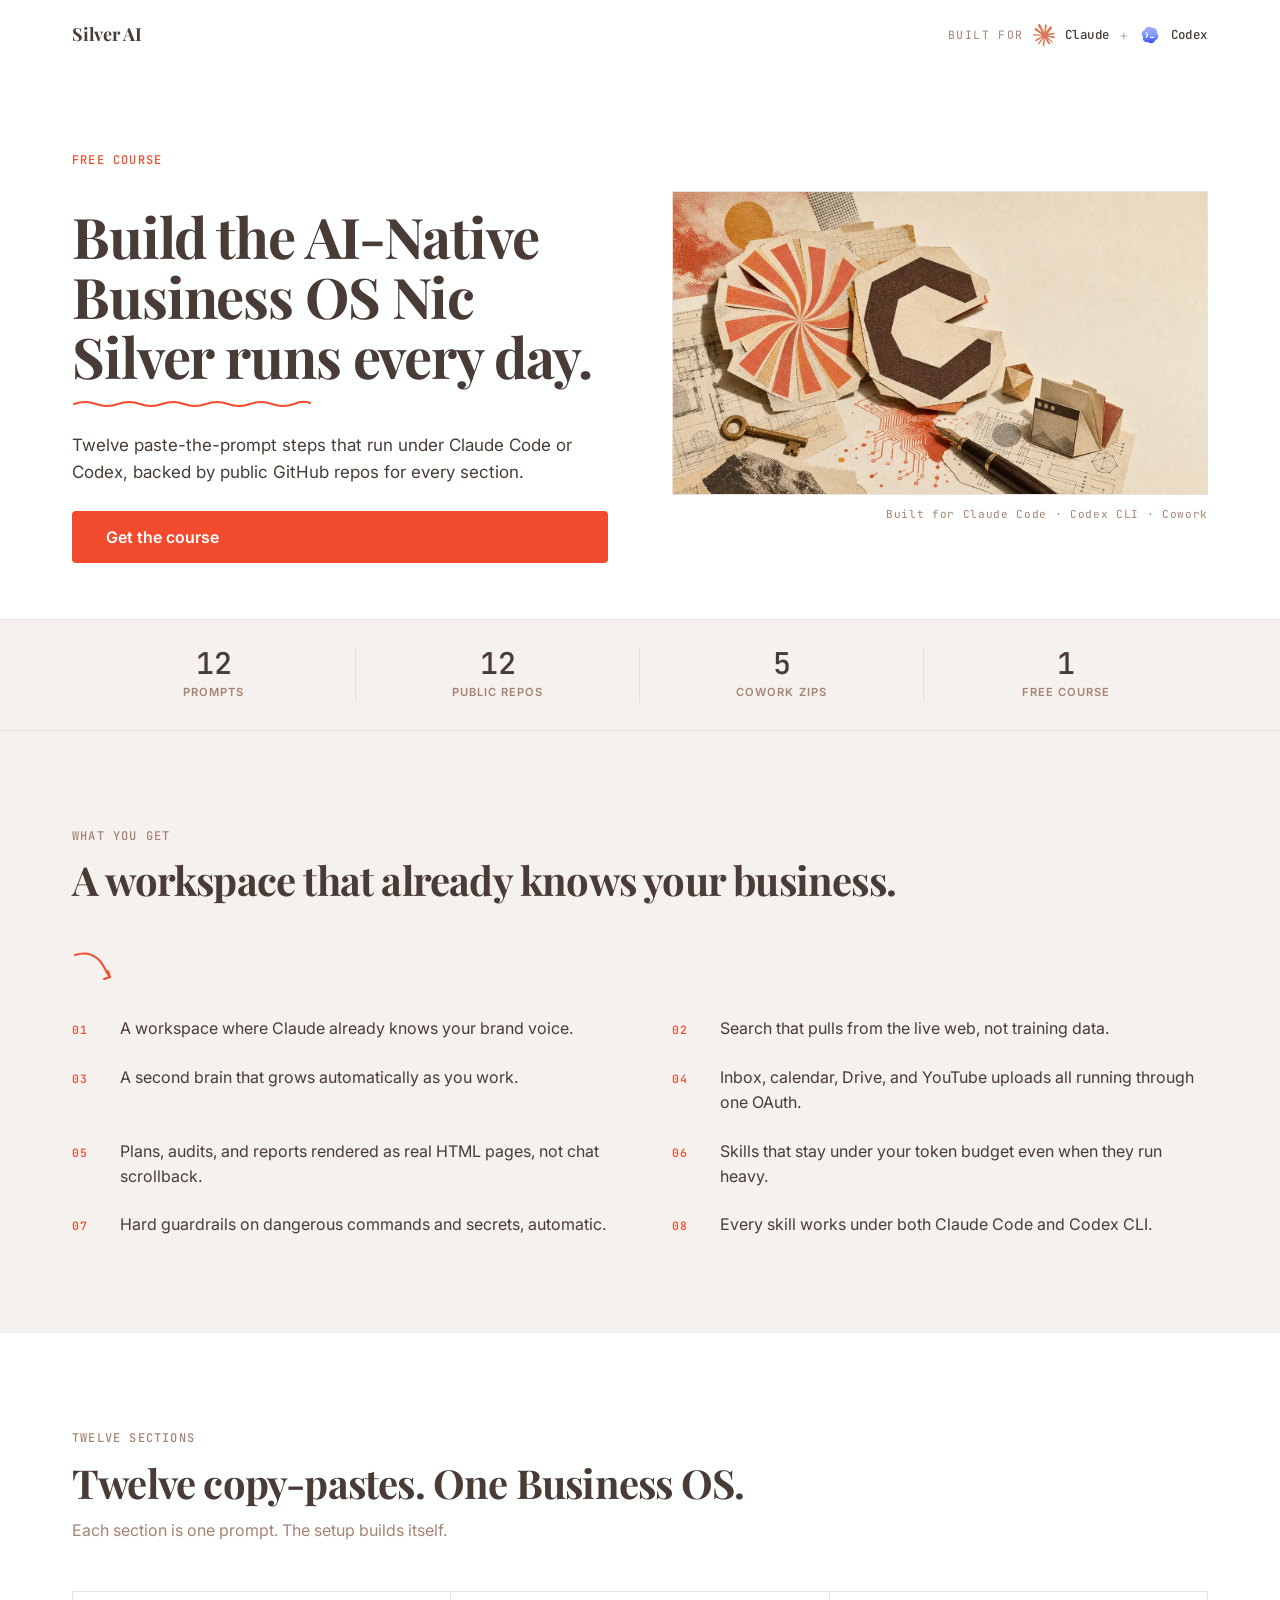
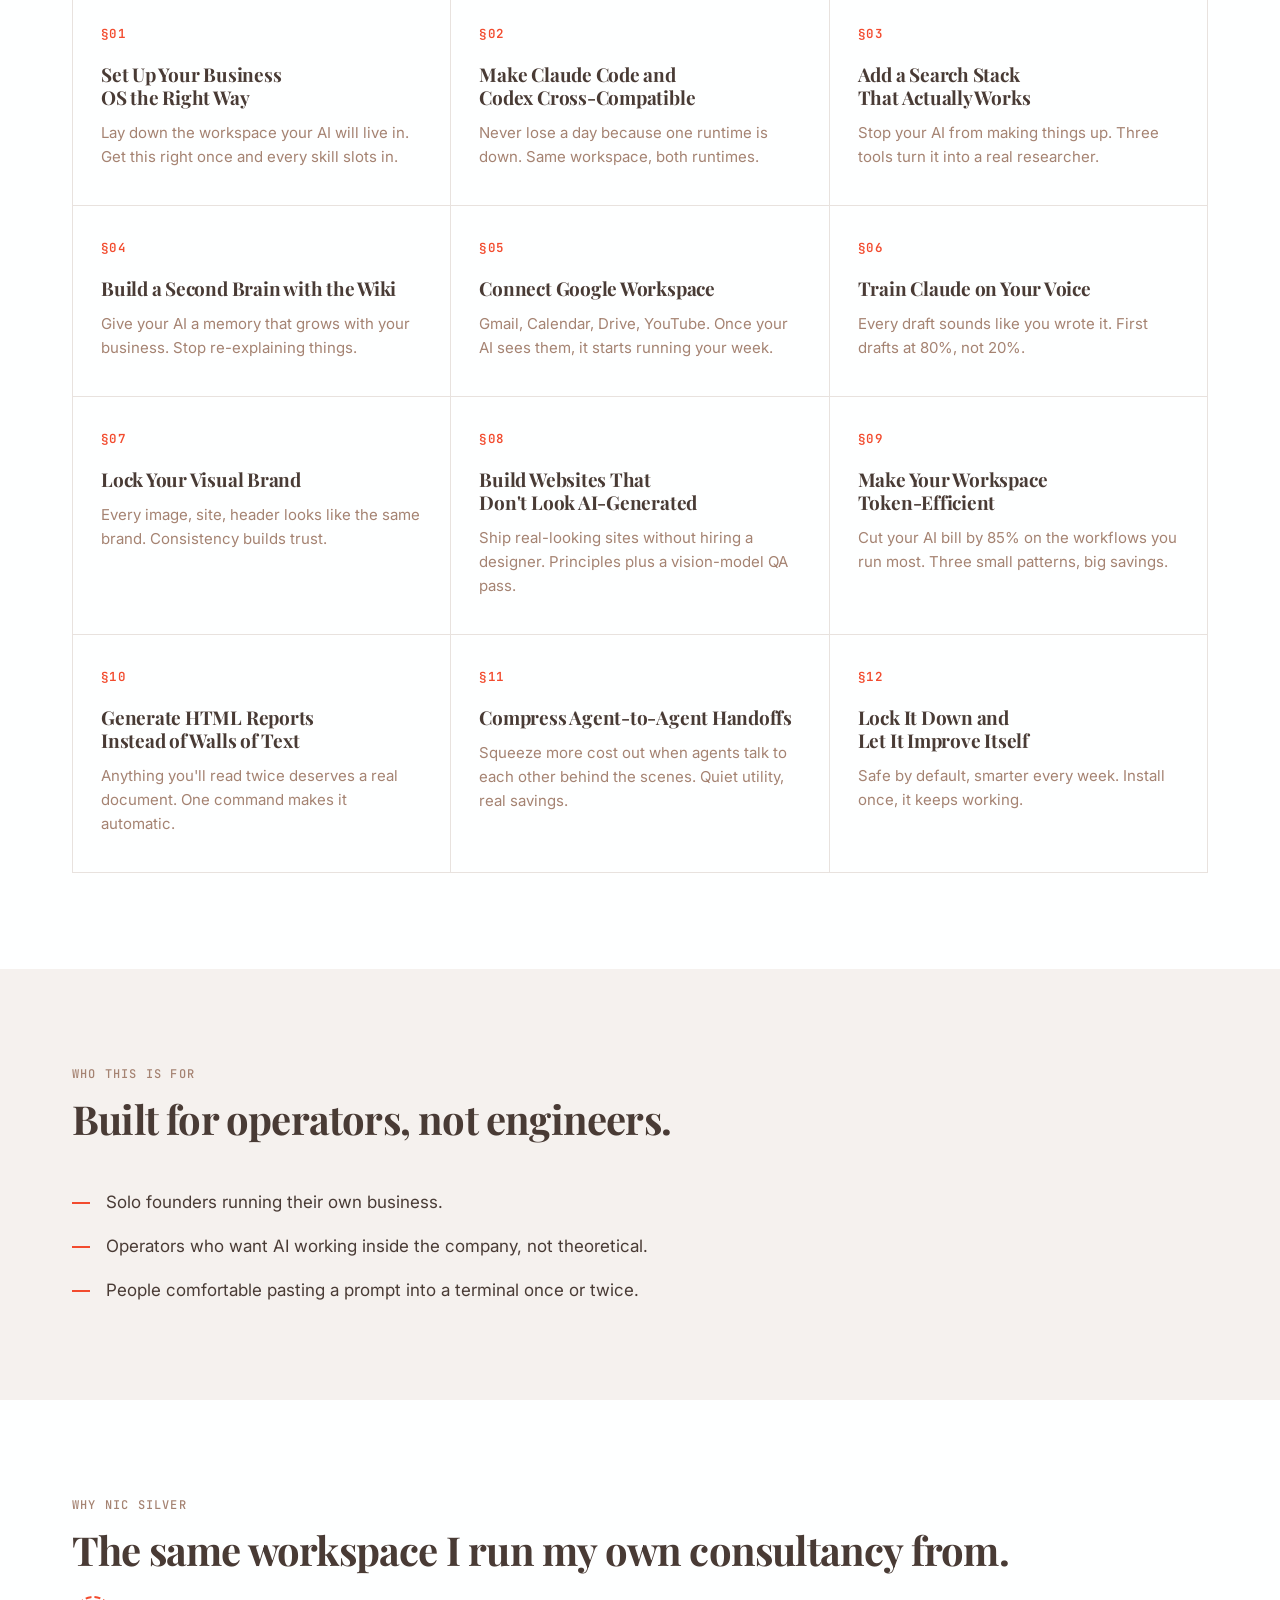
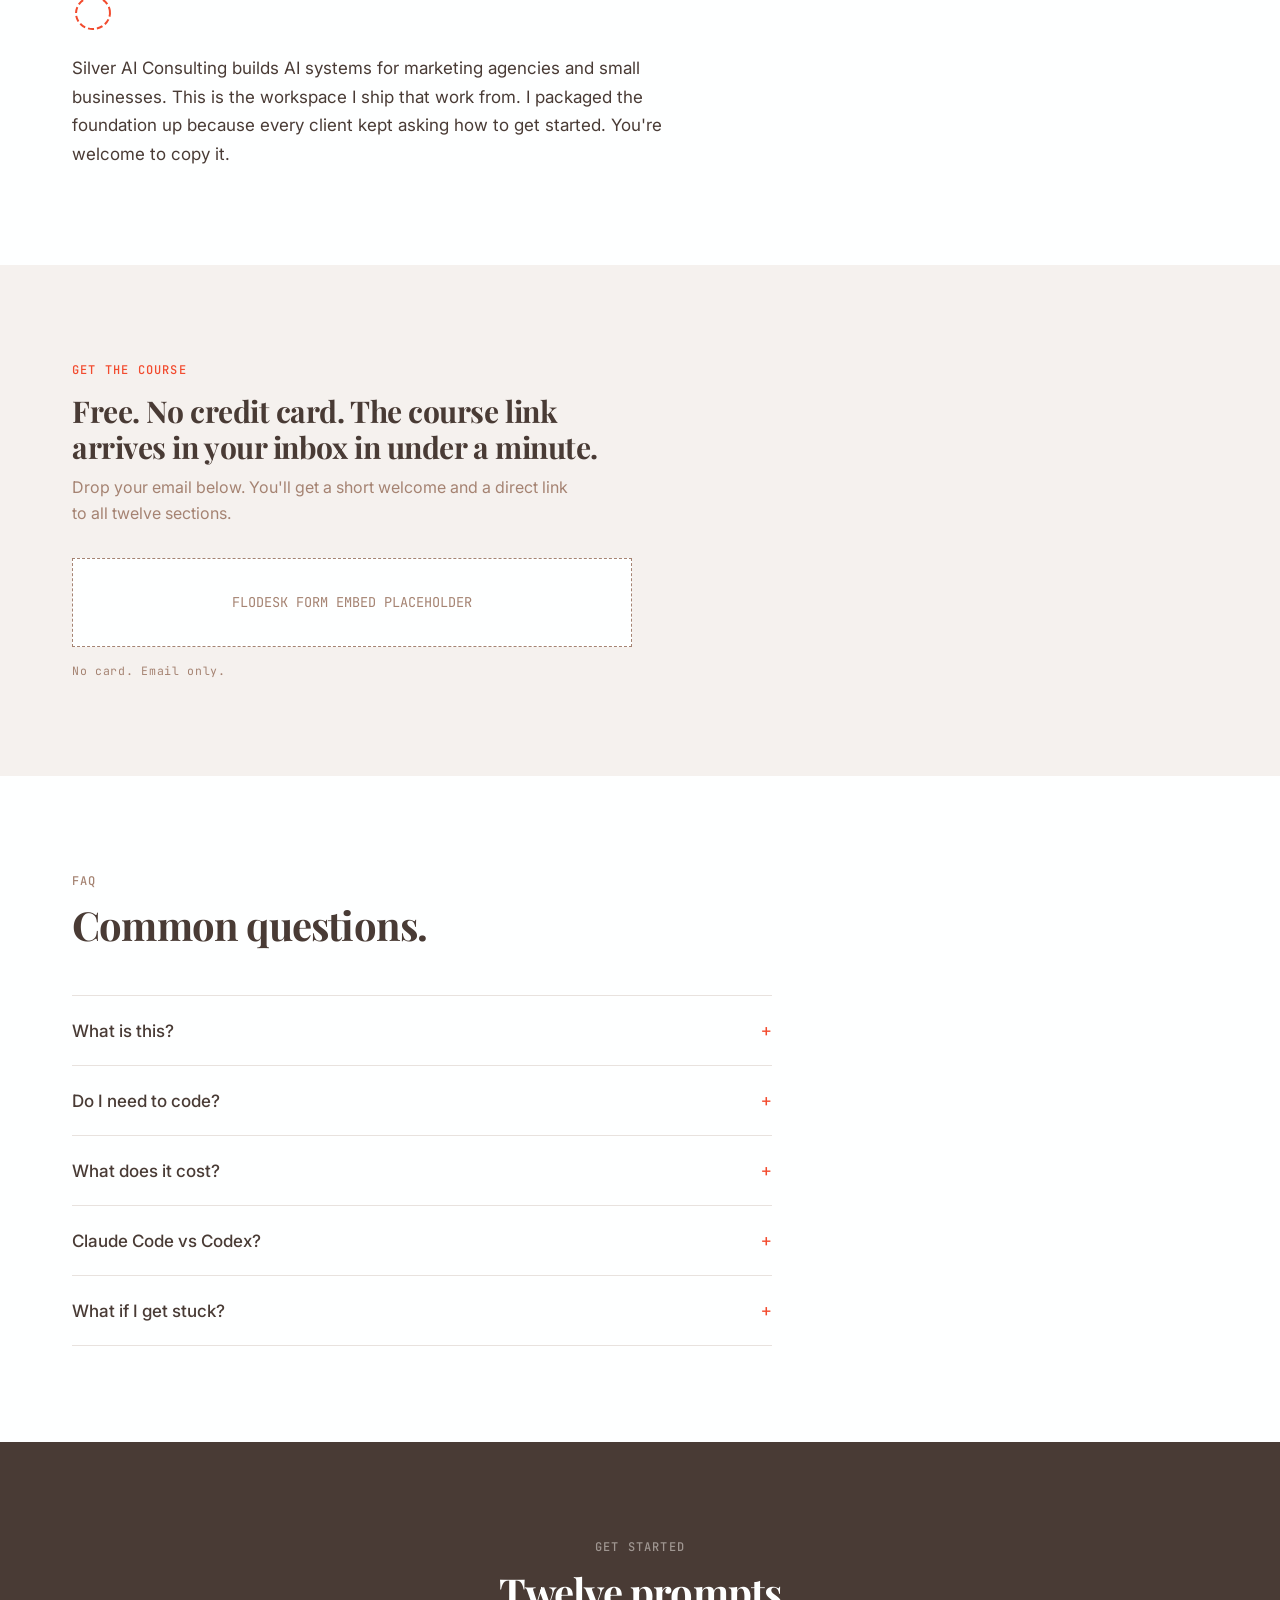
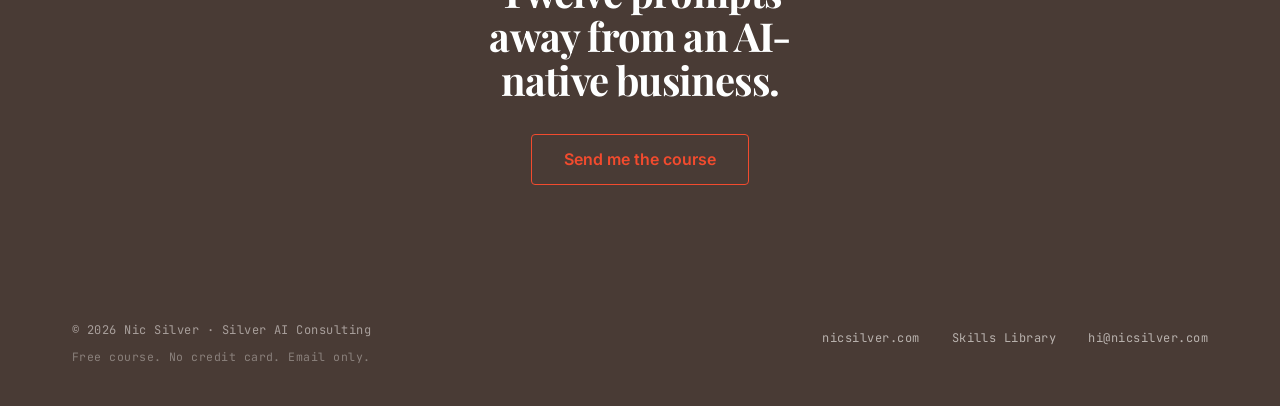
==== index.html @ 6a1d51da "Initial deploy: build-your-business-os-landing" ====
<!DOCTYPE html>
<html lang="en">
<head>
  <meta charset="UTF-8">
  <meta name="viewport" content="width=device-width, initial-scale=1.0">
  <title>Build Your Business OS | Silver AI Consulting</title>
  <meta name="description" content="Twelve paste-the-prompt steps that set up an AI-native workspace. Free course, delivered by email. Works under Claude Code, Codex CLI, and Cowork.">
  <link rel="preconnect" href="https://fonts.googleapis.com">
  <link rel="preconnect" href="https://fonts.gstatic.com" crossorigin>
  <link href="https://fonts.googleapis.com/css2?family=Playfair+Display:wght@400;700&family=Inter:wght@400;500;600&family=JetBrains+Mono:wght@400;500&display=swap" rel="stylesheet">
  <style>
    /* ============================================================
       RESET + BASE
    ============================================================ */
    *, *::before, *::after {
      box-sizing: border-box;
      margin: 0;
      padding: 0;
    }

    :root {
      --cream:          #F5F1EE;
      --paper:          #FEFFFF;
      --stone:          #E8E2DE;
      --espresso:       #493B35;
      --coral:          #F24B2E;
      --coral-hover:    #D93E23;
      --coral-subtle:   rgba(242,75,46,0.08);
      --muted:          #A58372;
      --gold:           #C17817;

      --font-display:   'Playfair Display', Georgia, serif;
      --font-body:      'Inter', system-ui, sans-serif;
      --font-mono:      'JetBrains Mono', 'Courier New', monospace;

      --section-pad:    6rem;
      --container:      1200px;
      --h-pad:          2rem;
    }

    html {
      font-size: 16px;
      font-optical-sizing: auto;
      scroll-behavior: smooth;
    }

    body {
      background: var(--paper);
      color: var(--espresso);
      font-family: var(--font-body);
      font-size: 1.125rem;
      line-height: 1.65;
      -webkit-font-smoothing: antialiased;
    }

    a {
      color: var(--coral);
      text-decoration: underline;
    }

    a:focus-visible,
    button:focus-visible {
      outline: 2px solid var(--coral);
      outline-offset: 3px;
    }

    img {
      max-width: 100%;
      display: block;
    }

    /* ============================================================
       CONTAINER
    ============================================================ */
    .container {
      max-width: var(--container);
      margin-inline: auto;
      padding-inline: var(--h-pad);
    }

    /* ============================================================
       TYPOGRAPHY HELPERS
    ============================================================ */
    .eyebrow {
      font-family: var(--font-mono);
      font-size: 0.75rem;
      font-weight: 500;
      letter-spacing: 0.1em;
      text-transform: uppercase;
      color: var(--muted);
      display: block;
      margin-bottom: 0.75rem;
    }

    .eyebrow--coral {
      color: var(--coral);
    }

    h1, h2, h3 {
      font-family: var(--font-display);
      color: var(--espresso);
      text-wrap: balance;
    }

    h1 {
      font-size: clamp(2.25rem, 4vw + 0.75rem, 3.5rem);
      font-weight: 700;
      line-height: 1.07;
      letter-spacing: -0.02em;
    }

    h2 {
      font-size: clamp(1.75rem, 3vw + 0.5rem, 2.5rem);
      font-weight: 700;
      line-height: 1.1;
      letter-spacing: -0.02em;
    }

    h3 {
      font-size: 1.125rem;
      font-weight: 700;
      line-height: 1.25;
      letter-spacing: -0.01em;
    }

    p {
      max-width: 65ch;
      color: var(--espresso);
    }

    /* ============================================================
       BUTTONS
    ============================================================ */
    .btn-primary {
      display: inline-block;
      background: var(--coral);
      color: var(--paper);
      font-family: var(--font-body);
      font-size: 1rem;
      font-weight: 600;
      padding: 0.875rem 2rem;
      border-radius: 4px;
      border: 2px solid transparent;
      cursor: pointer;
      text-decoration: none;
      transition: background 200ms ease, transform 200ms ease;
      line-height: 1.3;
    }

    .btn-primary:hover {
      background: var(--coral-hover);
      transform: translateY(-2px);
      color: var(--paper);
    }

    .btn-primary:active {
      transform: translateY(0);
    }

    .btn-outline {
      display: inline-block;
      background: transparent;
      color: var(--coral);
      font-family: var(--font-body);
      font-size: 1rem;
      font-weight: 600;
      padding: 0.875rem 2rem;
      border-radius: 4px;
      border: 1px solid var(--coral);
      cursor: pointer;
      text-decoration: none;
      transition: background 200ms ease, transform 200ms ease;
      line-height: 1.3;
    }

    .btn-outline:hover {
      background: var(--coral-subtle);
      transform: translateY(-2px);
    }

    /* ============================================================
       SCROLL REVEAL
    ============================================================ */
    .reveal {
      opacity: 0;
      transform: translateY(16px);
      transition: opacity 380ms ease, transform 380ms ease;
    }

    .reveal.is-visible {
      opacity: 1;
      transform: translateY(0);
    }

    /* ============================================================
       HEADER
    ============================================================ */
    .site-header {
      position: sticky;
      top: 0;
      z-index: 100;
      background: var(--paper);
      border-bottom: 1px solid transparent;
      transition: border-color 200ms ease;
    }

    .site-header.is-scrolled {
      border-color: var(--stone);
    }

    .header-inner {
      display: flex;
      align-items: center;
      justify-content: space-between;
      padding-block: 1.25rem;
    }

    .wordmark {
      font-family: var(--font-display);
      font-size: 1.125rem;
      font-weight: 700;
      color: var(--espresso);
      text-decoration: none;
      letter-spacing: -0.01em;
    }

    .header-lockup {
      display: flex;
      align-items: center;
      gap: 0.6rem;
    }

    .header-lockup .built-for {
      font-family: var(--font-mono);
      font-size: 0.72rem;
      letter-spacing: 0.12em;
      text-transform: uppercase;
      color: var(--muted);
    }

    .header-lockup img {
      height: 22px !important;
      width: auto;
    }

    .header-lockup .logo-label {
      font-family: var(--font-mono);
      font-size: 0.78rem;
      letter-spacing: 0.04em;
      color: var(--espresso);
      font-weight: 500;
    }

    .header-lockup .sep {
      color: var(--muted);
      font-size: 0.9rem;
      line-height: 1;
      opacity: 0.6;
    }

    /* ============================================================
       HERO
    ============================================================ */
    .hero {
      background: var(--paper);
      padding-block: 5rem 3.5rem;
    }

    .hero-grid {
      display: grid;
      grid-template-columns: 1fr 1fr;
      gap: 4rem;
      align-items: center;
    }

    .hero-text {
      display: flex;
      flex-direction: column;
      gap: 1.5rem;
    }

    .hero-sub {
      font-size: 1.0625rem;
      line-height: 1.6;
      color: var(--espresso);
      max-width: 50ch;
    }

    .hero-image-wrap {
      display: flex;
      flex-direction: column;
    }

    .hero-image-frame {
      border: 1px solid var(--stone);
      overflow: hidden;
    }

    .hero-image-frame img {
      width: 100%;
      height: auto;
      display: block;
    }

    .hero-image-caption {
      display: block;
      font-family: var(--font-mono);
      font-size: 0.695rem;
      letter-spacing: 0.06em;
      color: var(--muted);
      margin-top: 0.625rem;
      text-align: right;
    }

    /* ============================================================
       PROOF STRIP
    ============================================================ */
    .proof-strip {
      background: var(--cream);
      border-top: 1px solid var(--stone);
      border-bottom: 1px solid var(--stone);
      padding-block: 1.75rem;
    }

    .proof-strip-inner {
      display: grid;
      grid-template-columns: repeat(4, 1fr);
    }

    .proof-item {
      display: flex;
      flex-direction: column;
      align-items: center;
      gap: 0.3rem;
      padding-inline: 1rem;
      border-right: 1px solid var(--stone);
    }

    .proof-item:last-child {
      border-right: none;
    }

    .proof-num {
      font-family: var(--font-mono);
      font-size: 1.875rem;
      font-weight: 500;
      color: var(--espresso);
      line-height: 1;
      font-variant-numeric: tabular-nums;
    }

    .proof-label {
      font-family: var(--font-body);
      font-size: 0.7rem;
      font-weight: 600;
      letter-spacing: 0.09em;
      text-transform: uppercase;
      color: var(--muted);
      text-align: center;
    }

    /* ============================================================
       SECTIONS
    ============================================================ */
    .section {
      padding-block: var(--section-pad);
    }

    .section--cream {
      background: var(--cream);
    }

    .section--paper {
      background: var(--paper);
    }

    .section--dark {
      background: var(--espresso);
    }

    .section-head {
      margin-bottom: 3rem;
    }

    .section-head h2 {
      margin-top: 0.25rem;
    }

    /* ============================================================
       BENEFITS
    ============================================================ */
    .benefits-grid {
      display: grid;
      grid-template-columns: 1fr 1fr;
      gap: 1.5rem 4rem;
    }

    .benefit-item {
      display: grid;
      grid-template-columns: 2.25rem 1fr;
      gap: 0.75rem;
      align-items: baseline;
    }

    .benefit-num {
      font-family: var(--font-mono);
      font-size: 0.72rem;
      font-weight: 500;
      color: var(--coral);
      letter-spacing: 0.06em;
      white-space: nowrap;
      padding-top: 0.1rem;
    }

    .benefit-text {
      font-size: 1rem;
      line-height: 1.55;
      color: var(--espresso);
      max-width: none;
    }

    /* ============================================================
       TWELVE SECTIONS GRID
    ============================================================ */
    .sections-grid {
      display: grid;
      grid-template-columns: repeat(3, 1fr);
      gap: 1px;
      background: var(--stone);
      border: 1px solid var(--stone);
    }

    .section-card {
      position: relative;
      padding: 2rem 1.75rem 2.25rem;
      background: var(--paper);
      transition: transform 220ms ease, background 220ms ease;
      overflow: hidden;
      isolation: isolate;
    }

    .section-card::before {
      content: '';
      position: absolute;
      top: 0;
      left: 0;
      right: 0;
      height: 2px;
      background: var(--coral);
      transform: scaleX(0);
      transform-origin: left center;
      transition: transform 280ms cubic-bezier(0.16, 1, 0.3, 1);
    }

    .section-card::after {
      content: '\2192';
      position: absolute;
      bottom: 1.25rem;
      right: 1.5rem;
      font-family: var(--font-mono);
      font-size: 1rem;
      color: var(--coral);
      opacity: 0;
      transform: translateX(-4px);
      transition: opacity 220ms ease, transform 220ms ease;
    }

    .section-card:hover {
      transform: translateY(-3px);
      background: var(--cream);
    }

    .section-card:hover::before {
      transform: scaleX(1);
    }

    .section-card:hover::after {
      opacity: 1;
      transform: translateX(0);
    }

    .card-num {
      font-family: var(--font-mono);
      font-size: 0.78rem;
      font-weight: 600;
      letter-spacing: 0.12em;
      color: var(--coral);
      display: block;
      margin-bottom: 1.125rem;
    }

    .card-title {
      font-family: var(--font-display);
      font-size: 1.1875rem;
      font-weight: 700;
      line-height: 1.22;
      letter-spacing: -0.012em;
      color: var(--espresso);
      margin-bottom: 0.75rem;
    }

    .card-summary {
      font-family: var(--font-body);
      font-size: 0.9375rem;
      line-height: 1.6;
      color: var(--muted);
      max-width: none;
    }

    /* ============================================================
       AUDIENCE FILTER
    ============================================================ */
    .audience-list {
      list-style: none;
      display: flex;
      flex-direction: column;
      gap: 1.125rem;
      max-width: 600px;
    }

    .audience-list li {
      display: flex;
      align-items: baseline;
      gap: 1rem;
      font-size: 1.0625rem;
      line-height: 1.55;
      color: var(--espresso);
    }

    .audience-list li::before {
      content: '';
      flex-shrink: 0;
      width: 18px;
      height: 2px;
      background: var(--coral);
      display: inline-block;
      position: relative;
      top: -4px;
    }

    /* ============================================================
       WHY NIC
    ============================================================ */
    .why-nic-body {
      font-size: 1.0625rem;
      line-height: 1.7;
      max-width: 58ch;
    }

    /* ============================================================
       SIGNUP
    ============================================================ */
    .signup-wrap {
      max-width: 560px;
    }

    .signup-heading {
      font-family: var(--font-display);
      font-size: clamp(1.375rem, 2.5vw + 0.5rem, 1.875rem);
      font-weight: 700;
      line-height: 1.2;
      letter-spacing: -0.015em;
      margin-bottom: 0.625rem;
      color: var(--espresso);
    }

    .signup-sub {
      font-size: 1rem;
      line-height: 1.6;
      color: var(--muted);
      margin-bottom: 2rem;
      max-width: 50ch;
    }

    .signup-footnote {
      margin-top: 0.875rem;
      font-family: var(--font-mono);
      font-size: 0.72rem;
      letter-spacing: 0.06em;
      color: var(--muted);
    }

    /* ============================================================
       FAQ
    ============================================================ */
    .faq-list {
      max-width: 700px;
    }

    details {
      border-bottom: 1px solid var(--stone);
    }

    details:first-child {
      border-top: 1px solid var(--stone);
    }

    details summary {
      display: flex;
      justify-content: space-between;
      align-items: center;
      padding-block: 1.25rem;
      cursor: pointer;
      font-size: 1.0625rem;
      font-weight: 500;
      color: var(--espresso);
      list-style: none;
      user-select: none;
      gap: 1rem;
    }

    details summary::-webkit-details-marker {
      display: none;
    }

    details summary::after {
      content: '+';
      font-family: var(--font-mono);
      font-size: 1.1rem;
      font-weight: 400;
      color: var(--coral);
      flex-shrink: 0;
      transition: transform 200ms ease;
    }

    details[open] summary::after {
      content: '-';
    }

    .faq-answer {
      padding-bottom: 1.25rem;
      font-size: 1rem;
      line-height: 1.65;
      color: var(--muted);
      max-width: 60ch;
    }

    /* ============================================================
       CLOSING CTA
    ============================================================ */
    .closing-cta-inner {
      text-align: center;
      padding-block: var(--section-pad);
    }

    .closing-eyebrow {
      font-family: var(--font-mono);
      font-size: 0.75rem;
      font-weight: 500;
      letter-spacing: 0.1em;
      text-transform: uppercase;
      color: rgba(245,241,238,0.5);
      display: block;
      margin-bottom: 0.75rem;
    }

    .closing-h2 {
      font-family: var(--font-display);
      font-size: clamp(1.75rem, 3vw + 0.5rem, 2.5rem);
      font-weight: 700;
      line-height: 1.1;
      letter-spacing: -0.02em;
      color: var(--paper);
      max-width: 18ch;
      margin-inline: auto;
      margin-bottom: 2rem;
      text-wrap: balance;
    }

    /* ============================================================
       FOOTER
    ============================================================ */
    .site-footer {
      background: var(--espresso);
      color: var(--cream);
      padding-block: 2.5rem;
    }

    .footer-inner {
      display: flex;
      align-items: flex-start;
      justify-content: space-between;
      flex-wrap: wrap;
      gap: 1.25rem;
    }

    .footer-copy {
      font-family: var(--font-mono);
      font-size: 0.75rem;
      letter-spacing: 0.04em;
      color: rgba(245,241,238,0.55);
      max-width: none;
    }

    .footer-reassurance {
      font-family: var(--font-mono);
      font-size: 0.72rem;
      letter-spacing: 0.04em;
      color: rgba(245,241,238,0.38);
      margin-top: 0.375rem;
      max-width: none;
    }

    .footer-links {
      display: flex;
      gap: 2rem;
      list-style: none;
      align-items: center;
    }

    .footer-links a {
      font-family: var(--font-mono);
      font-size: 0.75rem;
      letter-spacing: 0.04em;
      color: rgba(245,241,238,0.65);
      text-decoration: none;
      transition: color 200ms ease;
    }

    .footer-links a:hover {
      color: var(--coral);
    }

    /* ============================================================
       RESPONSIVE
    ============================================================ */
    @media (max-width: 767px) {
      :root {
        --section-pad: 4rem;
        --h-pad:       1.25rem;
      }

      .header-lockup {
        display: none;
      }

      .hero {
        padding-block: 3.5rem 3rem;
      }

      .hero-grid {
        grid-template-columns: 1fr;
        gap: 2.5rem;
      }

      .hero-image-wrap {
        order: -1;
      }

      /* Proof strip: 2x2 on mobile */
      .proof-strip-inner {
        grid-template-columns: 1fr 1fr;
      }

      .proof-item {
        border-right: none;
        border-bottom: 1px solid var(--stone);
        padding-block: 1.125rem;
      }

      .proof-item:nth-child(odd) {
        border-right: 1px solid var(--stone);
      }

      .proof-item:nth-last-child(-n+2) {
        border-bottom: none;
      }

      .benefits-grid {
        grid-template-columns: 1fr;
        gap: 1.25rem;
      }

      /* Sections grid: 1-col on mobile */
      .sections-grid {
        grid-template-columns: 1fr;
      }

      .section-card {
        border-right: none;
      }

      .section-card:nth-child(3n) {
        border-right: none;
      }

      /* reset last-row special rule for mobile */
      .section-card:nth-last-child(-n+3):nth-child(3n+1),
      .section-card:nth-last-child(-n+3):nth-child(3n+2),
      .section-card:nth-last-child(-n+3):nth-child(3n) {
        border-bottom: 1px solid var(--stone);
      }

      .section-card:last-child {
        border-bottom: none;
      }

      .footer-inner {
        flex-direction: column;
        align-items: flex-start;
        gap: 1.5rem;
      }

      .footer-links {
        flex-wrap: wrap;
        gap: 1.25rem;
      }
    }

    @media (min-width: 768px) and (max-width: 1023px) {
      /* Sections grid: 2-col on tablet */
      .sections-grid {
        grid-template-columns: 1fr 1fr;
      }

      /* reset 3n border for tablet 2-col */
      .section-card:nth-child(3n) {
        border-right: 1px solid var(--stone);
      }

      .section-card:nth-child(2n) {
        border-right: none;
      }

      /* last row border-bottom: for 2-col, last 2 items */
      .section-card:nth-last-child(-n+3):nth-child(3n+1),
      .section-card:nth-last-child(-n+3):nth-child(3n+2),
      .section-card:nth-last-child(-n+3):nth-child(3n) {
        border-bottom: 1px solid var(--stone);
      }

      .section-card:nth-last-child(-n+2) {
        border-bottom: none;
      }

      .section-card:last-child {
        border-bottom: none;
      }
    }
  </style>
</head>
<body>

  <!-- ============================================================
       HEADER
  ============================================================ -->
  <header class="site-header" id="site-header" role="banner">
    <div class="container">
      <div class="header-inner">
        <a href="#" class="wordmark" aria-label="Silver AI Consulting home">Silver AI</a>
        <div class="header-lockup" aria-label="Built for Claude and Codex">
          <span class="built-for">Built for</span>
          <img src="/assets/logos/claude.svg" alt="">
          <span class="logo-label">Claude</span>
          <span class="sep" aria-hidden="true">+</span>
          <img src="/assets/logos/codex.svg" alt="">
          <span class="logo-label">Codex</span>
        </div>
      </div>
    </div>
  </header>

  <main id="main-content">

    <!-- ============================================================
         HERO
    ============================================================ -->
    <section class="hero" aria-labelledby="hero-heading">
      <div class="container">
        <div class="hero-grid">

          <!-- Left column: text -->
          <div class="hero-text reveal">
            <span class="eyebrow eyebrow--coral">FREE COURSE</span>

            <h1 id="hero-heading">
              Build the AI-Native Business OS Nic Silver runs every day.
            </h1>

            <!-- Hand-drawn squiggle under headline -->
            <svg aria-hidden="true" focusable="false" width="240" height="10" viewBox="0 0 240 10" fill="none" style="margin-top:-0.75rem; display:block;">
              <path d="M2 6 Q13 2,24 6 Q35 10,46 6 Q57 2,68 6 Q79 10,90 6 Q101 2,112 6 Q123 10,134 6 Q145 2,156 6 Q167 10,178 6 Q189 2,200 6 Q211 10,222 6 Q231 2,238 5"
                    stroke="#F24B2E" stroke-width="2" stroke-linecap="round" fill="none"/>
            </svg>

            <p class="hero-sub">
              Twelve paste-the-prompt steps that run under Claude Code or Codex, backed by public GitHub repos for every section.
            </p>

            <a href="#signup" class="btn-primary">Get the course</a>
          </div>

          <!-- Right column: image -->
          <div class="hero-image-wrap reveal" style="transition-delay:100ms;">
            <div class="hero-image-frame">
              <img
                src="/assets/index-hero.webp"
                alt="Surrealist editorial collage of Claude and Codex logos as torn paper cutouts on a workspace desk"
                loading="eager"
                width="600"
                height="750"
              >
            </div>
            <span class="hero-image-caption">Built for Claude Code · Codex CLI · Cowork</span>
          </div>

        </div>
      </div>
    </section>

    <!-- ============================================================
         NUMERIC PROOF STRIP
    ============================================================ -->
    <div class="proof-strip" role="region" aria-label="Course facts">
      <div class="container">
        <div class="proof-strip-inner">
          <div class="proof-item reveal">
            <span class="proof-num">12</span>
            <span class="proof-label">Prompts</span>
          </div>
          <div class="proof-item reveal" style="transition-delay:60ms;">
            <span class="proof-num">12</span>
            <span class="proof-label">Public Repos</span>
          </div>
          <div class="proof-item reveal" style="transition-delay:120ms;">
            <span class="proof-num">5</span>
            <span class="proof-label">Cowork Zips</span>
          </div>
          <div class="proof-item reveal" style="transition-delay:180ms;">
            <span class="proof-num">1</span>
            <span class="proof-label">Free Course</span>
          </div>
        </div>
      </div>
    </div>

    <!-- ============================================================
         BENEFITS
    ============================================================ -->
    <section class="section section--cream" aria-labelledby="benefits-heading">
      <div class="container">
        <div class="section-head reveal">
          <span class="eyebrow">WHAT YOU GET</span>
          <h2 id="benefits-heading">A workspace that already knows your business.</h2>
        </div>

        <!-- Arrow doodle -->
        <svg aria-hidden="true" focusable="false" width="44" height="34" viewBox="0 0 44 34" fill="none" style="margin-bottom:2rem; display:block;">
          <path d="M3 5 C9 3,18 2,26 9 C32 14,34 23,38 27"
                stroke="#F24B2E" stroke-width="2" stroke-linecap="round" fill="none"/>
          <path d="M32 29 L38 27 L36 21"
                stroke="#F24B2E" stroke-width="2" stroke-linecap="round" stroke-linejoin="round" fill="none"/>
        </svg>

        <div class="benefits-grid">
          <div class="benefit-item reveal">
            <span class="benefit-num" aria-hidden="true">01</span>
            <p class="benefit-text">A workspace where Claude already knows your brand voice.</p>
          </div>
          <div class="benefit-item reveal" style="transition-delay:50ms;">
            <span class="benefit-num" aria-hidden="true">02</span>
            <p class="benefit-text">Search that pulls from the live web, not training data.</p>
          </div>
          <div class="benefit-item reveal" style="transition-delay:80ms;">
            <span class="benefit-num" aria-hidden="true">03</span>
            <p class="benefit-text">A second brain that grows automatically as you work.</p>
          </div>
          <div class="benefit-item reveal" style="transition-delay:110ms;">
            <span class="benefit-num" aria-hidden="true">04</span>
            <p class="benefit-text">Inbox, calendar, Drive, and YouTube uploads all running through one OAuth.</p>
          </div>
          <div class="benefit-item reveal" style="transition-delay:140ms;">
            <span class="benefit-num" aria-hidden="true">05</span>
            <p class="benefit-text">Plans, audits, and reports rendered as real HTML pages, not chat scrollback.</p>
          </div>
          <div class="benefit-item reveal" style="transition-delay:170ms;">
            <span class="benefit-num" aria-hidden="true">06</span>
            <p class="benefit-text">Skills that stay under your token budget even when they run heavy.</p>
          </div>
          <div class="benefit-item reveal" style="transition-delay:200ms;">
            <span class="benefit-num" aria-hidden="true">07</span>
            <p class="benefit-text">Hard guardrails on dangerous commands and secrets, automatic.</p>
          </div>
          <div class="benefit-item reveal" style="transition-delay:230ms;">
            <span class="benefit-num" aria-hidden="true">08</span>
            <p class="benefit-text">Every skill works under both Claude Code and Codex CLI.</p>
          </div>
        </div>
      </div>
    </section>

    <!-- ============================================================
         TWELVE SECTIONS PREVIEW
    ============================================================ -->
    <section class="section section--paper" aria-labelledby="inside-heading">
      <div class="container">
        <div class="section-head reveal">
          <span class="eyebrow">TWELVE SECTIONS</span>
          <h2 id="inside-heading">Twelve copy-pastes. One Business OS.</h2>
          <p style="margin-top:0.75rem; font-size:1rem; color:var(--muted); max-width:48ch;">Each section is one prompt. The setup builds itself.</p>
        </div>

        <div class="sections-grid">

          <article class="section-card reveal">
            <span class="card-num">§01</span>
            <h3 class="card-title">Set Up Your Business OS the Right Way</h3>
            <p class="card-summary">Lay down the workspace your AI will live in. Get this right once and every skill slots in.</p>
          </article>

          <article class="section-card reveal" style="transition-delay:40ms;">
            <span class="card-num">§02</span>
            <h3 class="card-title">Make Claude Code and Codex Cross-Compatible</h3>
            <p class="card-summary">Never lose a day because one runtime is down. Same workspace, both runtimes.</p>
          </article>

          <article class="section-card reveal" style="transition-delay:80ms;">
            <span class="card-num">§03</span>
            <h3 class="card-title">Add a Search Stack That Actually Works</h3>
            <p class="card-summary">Stop your AI from making things up. Three tools turn it into a real researcher.</p>
          </article>

          <article class="section-card reveal" style="transition-delay:40ms;">
            <span class="card-num">§04</span>
            <h3 class="card-title">Build a Second Brain with the Wiki</h3>
            <p class="card-summary">Give your AI a memory that grows with your business. Stop re-explaining things.</p>
          </article>

          <article class="section-card reveal" style="transition-delay:80ms;">
            <span class="card-num">§05</span>
            <h3 class="card-title">Connect Google Workspace</h3>
            <p class="card-summary">Gmail, Calendar, Drive, YouTube. Once your AI sees them, it starts running your week.</p>
          </article>

          <article class="section-card reveal" style="transition-delay:120ms;">
            <span class="card-num">§06</span>
            <h3 class="card-title">Train Claude on Your Voice</h3>
            <p class="card-summary">Every draft sounds like you wrote it. First drafts at 80%, not 20%.</p>
          </article>

          <article class="section-card reveal">
            <span class="card-num">§07</span>
            <h3 class="card-title">Lock Your Visual Brand</h3>
            <p class="card-summary">Every image, site, header looks like the same brand. Consistency builds trust.</p>
          </article>

          <article class="section-card reveal" style="transition-delay:40ms;">
            <span class="card-num">§08</span>
            <h3 class="card-title">Build Websites That Don't Look AI-Generated</h3>
            <p class="card-summary">Ship real-looking sites without hiring a designer. Principles plus a vision-model QA pass.</p>
          </article>

          <article class="section-card reveal" style="transition-delay:80ms;">
            <span class="card-num">§09</span>
            <h3 class="card-title">Make Your Workspace Token-Efficient</h3>
            <p class="card-summary">Cut your AI bill by 85% on the workflows you run most. Three small patterns, big savings.</p>
          </article>

          <article class="section-card reveal" style="transition-delay:40ms;">
            <span class="card-num">§10</span>
            <h3 class="card-title">Generate HTML Reports Instead of Walls of Text</h3>
            <p class="card-summary">Anything you'll read twice deserves a real document. One command makes it automatic.</p>
          </article>

          <article class="section-card reveal" style="transition-delay:80ms;">
            <span class="card-num">§11</span>
            <h3 class="card-title">Compress Agent-to-Agent Handoffs</h3>
            <p class="card-summary">Squeeze more cost out when agents talk to each other behind the scenes. Quiet utility, real savings.</p>
          </article>

          <article class="section-card reveal" style="transition-delay:120ms;">
            <span class="card-num">§12</span>
            <h3 class="card-title">Lock It Down and Let It Improve Itself</h3>
            <p class="card-summary">Safe by default, smarter every week. Install once, it keeps working.</p>
          </article>

        </div>
      </div>
    </section>

    <!-- ============================================================
         AUDIENCE FILTER
    ============================================================ -->
    <section class="section section--cream" id="who-this-is-for" aria-labelledby="audience-heading">
      <div class="container">
        <div class="section-head reveal">
          <span class="eyebrow">WHO THIS IS FOR</span>
          <h2 id="audience-heading">Built for operators, not engineers.</h2>
        </div>
        <ul class="audience-list reveal" style="transition-delay:80ms;">
          <li>Solo founders running their own business.</li>
          <li>Operators who want AI working inside the company, not theoretical.</li>
          <li>People comfortable pasting a prompt into a terminal once or twice.</li>
        </ul>
      </div>
    </section>

    <!-- ============================================================
         WHY NIC SILVER
    ============================================================ -->
    <section class="section section--paper" aria-labelledby="why-nic-heading">
      <div class="container">
        <div class="reveal">
          <span class="eyebrow">WHY NIC SILVER</span>
          <h2 id="why-nic-heading" style="margin-bottom:1.25rem;">
            The same workspace I run my own consultancy from.
          </h2>

          <!-- Loose circle doodle -->
          <svg aria-hidden="true" focusable="false" width="42" height="42" viewBox="0 0 42 42" fill="none" style="margin-bottom:1.25rem; display:block;">
            <ellipse cx="21" cy="21" rx="17" ry="16" stroke="#F24B2E" stroke-width="2"
                     stroke-dasharray="6 3" transform="rotate(-8 21 21)" fill="none"/>
          </svg>

          <p class="why-nic-body">
            Silver AI Consulting builds AI systems for marketing agencies and small businesses. This is the workspace I ship that work from. I packaged the foundation up because every client kept asking how to get started. You're welcome to copy it.
          </p>
        </div>
      </div>
    </section>

    <!-- ============================================================
         SIGNUP
    ============================================================ -->
    <section class="section section--cream" id="signup" aria-labelledby="signup-heading">
      <div class="container">
        <div class="signup-wrap reveal">
          <span class="eyebrow eyebrow--coral">GET THE COURSE</span>
          <h2 id="signup-heading" class="signup-heading">
            Free. No credit card. The course link arrives in your inbox in under a minute.
          </h2>
          <p class="signup-sub">
            Drop your email below. You'll get a short welcome and a direct link to all twelve sections.
          </p>

          <div class="flodesk-embed-placeholder" style="border:1px dashed #A58372; padding:2rem; background:#FEFFFF; text-align:center; color:#A58372; font-family:'JetBrains Mono', monospace; font-size:0.85rem;">
            <!-- FLODESK FORM EMBED -->
            <!-- Replace this block with the Flodesk inline form embed for the "Build Your Business OS" signup form. -->
            FLODESK FORM EMBED PLACEHOLDER
          </div>

          <p class="signup-footnote">No card. Email only.</p>
        </div>
      </div>
    </section>

    <!-- ============================================================
         FAQ
    ============================================================ -->
    <section class="section section--paper" aria-labelledby="faq-heading">
      <div class="container">
        <div class="section-head reveal">
          <span class="eyebrow">FAQ</span>
          <h2 id="faq-heading">Common questions.</h2>
        </div>

        <div class="faq-list reveal" style="transition-delay:60ms;">

          <details>
            <summary>What is this?</summary>
            <p class="faq-answer">Twelve paste-the-prompt steps that set up an AI-native workspace. Each step has a public GitHub repo behind it, so you can read the source before running it.</p>
          </details>

          <details>
            <summary>Do I need to code?</summary>
            <p class="faq-answer">No. Each section is a single prompt you paste into Claude Code or Codex. The runtime does the work.</p>
          </details>

          <details>
            <summary>What does it cost?</summary>
            <p class="faq-answer">Free. The course is the foundation. The polished Skills Library at <a href="https://skills.nicsilver.com" target="_blank" rel="noopener noreferrer">skills.nicsilver.com</a> is the paid layer on top.</p>
          </details>

          <details>
            <summary>Claude Code vs Codex?</summary>
            <p class="faq-answer">Both work. Five of the twelve sections also ship a Cowork-compatible zip if you're on Claude Cowork.</p>
          </details>

          <details>
            <summary>What if I get stuck?</summary>
            <p class="faq-answer">Reply to the welcome email or book a call. The course is free; a quick reply costs nothing.</p>
          </details>

        </div>
      </div>
    </section>

    <!-- ============================================================
         CLOSING CTA
    ============================================================ -->
    <section class="section--dark" aria-labelledby="closing-heading">
      <div class="container">
        <div class="closing-cta-inner reveal">
          <span class="closing-eyebrow">GET STARTED</span>
          <h2 id="closing-heading" class="closing-h2">
            Twelve prompts away from an AI-native business.
          </h2>
          <a href="#signup" class="btn-outline">Send me the course</a>
        </div>
      </div>
    </section>

  </main>

  <!-- ============================================================
       FOOTER
  ============================================================ -->
  <footer class="site-footer" role="contentinfo">
    <div class="container">
      <div class="footer-inner">
        <div>
          <p class="footer-copy">© 2026 Nic Silver · Silver AI Consulting</p>
          <p class="footer-reassurance">Free course. No credit card. Email only.</p>
        </div>
        <nav aria-label="Footer links">
          <ul class="footer-links">
            <li><a href="https://nicsilver.com" target="_blank" rel="noopener noreferrer">nicsilver.com</a></li>
            <li><a href="https://skills.nicsilver.com" target="_blank" rel="noopener noreferrer">Skills Library</a></li>
          <li><a href="mailto:hi@nicsilver.com">hi@nicsilver.com</a></li>
          </ul>
        </nav>
      </div>
    </div>
  </footer>

  <!-- ============================================================
       MINIMAL VANILLA JS
       - Sticky header border on scroll
       - IntersectionObserver fade-up for .reveal elements
  ============================================================ -->
  <script>
    (function () {
      'use strict';

      // Sticky header shadow
      var header = document.getElementById('site-header');
      if (header) {
        window.addEventListener('scroll', function () {
          header.classList.toggle('is-scrolled', window.scrollY > 8);
        }, { passive: true });
      }

      // Scroll-triggered fade-up reveal
      if ('IntersectionObserver' in window) {
        var observer = new IntersectionObserver(function (entries) {
          entries.forEach(function (entry) {
            if (entry.isIntersecting) {
              entry.target.classList.add('is-visible');
              observer.unobserve(entry.target);
            }
          });
        }, { threshold: 0.08, rootMargin: '0px 0px -32px 0px' });

        document.querySelectorAll('.reveal').forEach(function (el) {
          observer.observe(el);
        });
      } else {
        // Fallback for old browsers: show everything immediately
        document.querySelectorAll('.reveal').forEach(function (el) {
          el.classList.add('is-visible');
        });
      }
    })();
  </script>

</body>
</html>
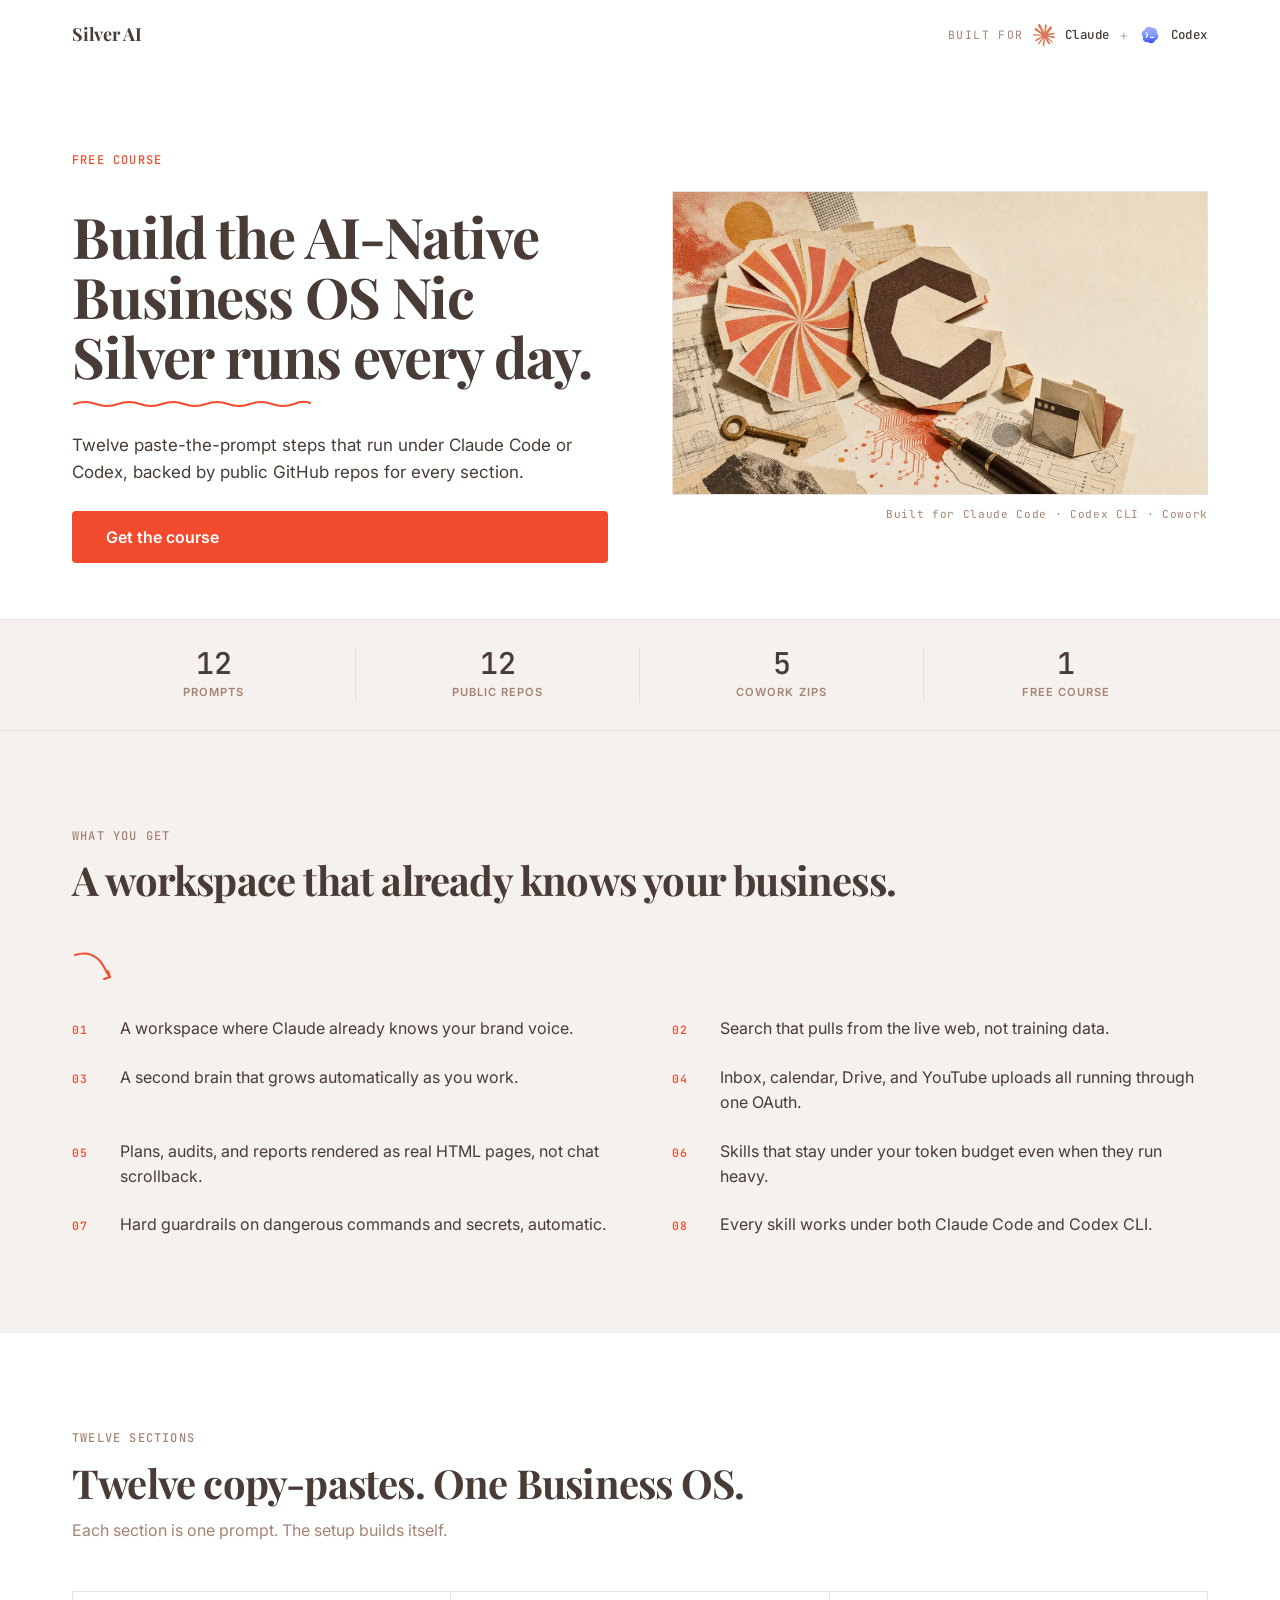
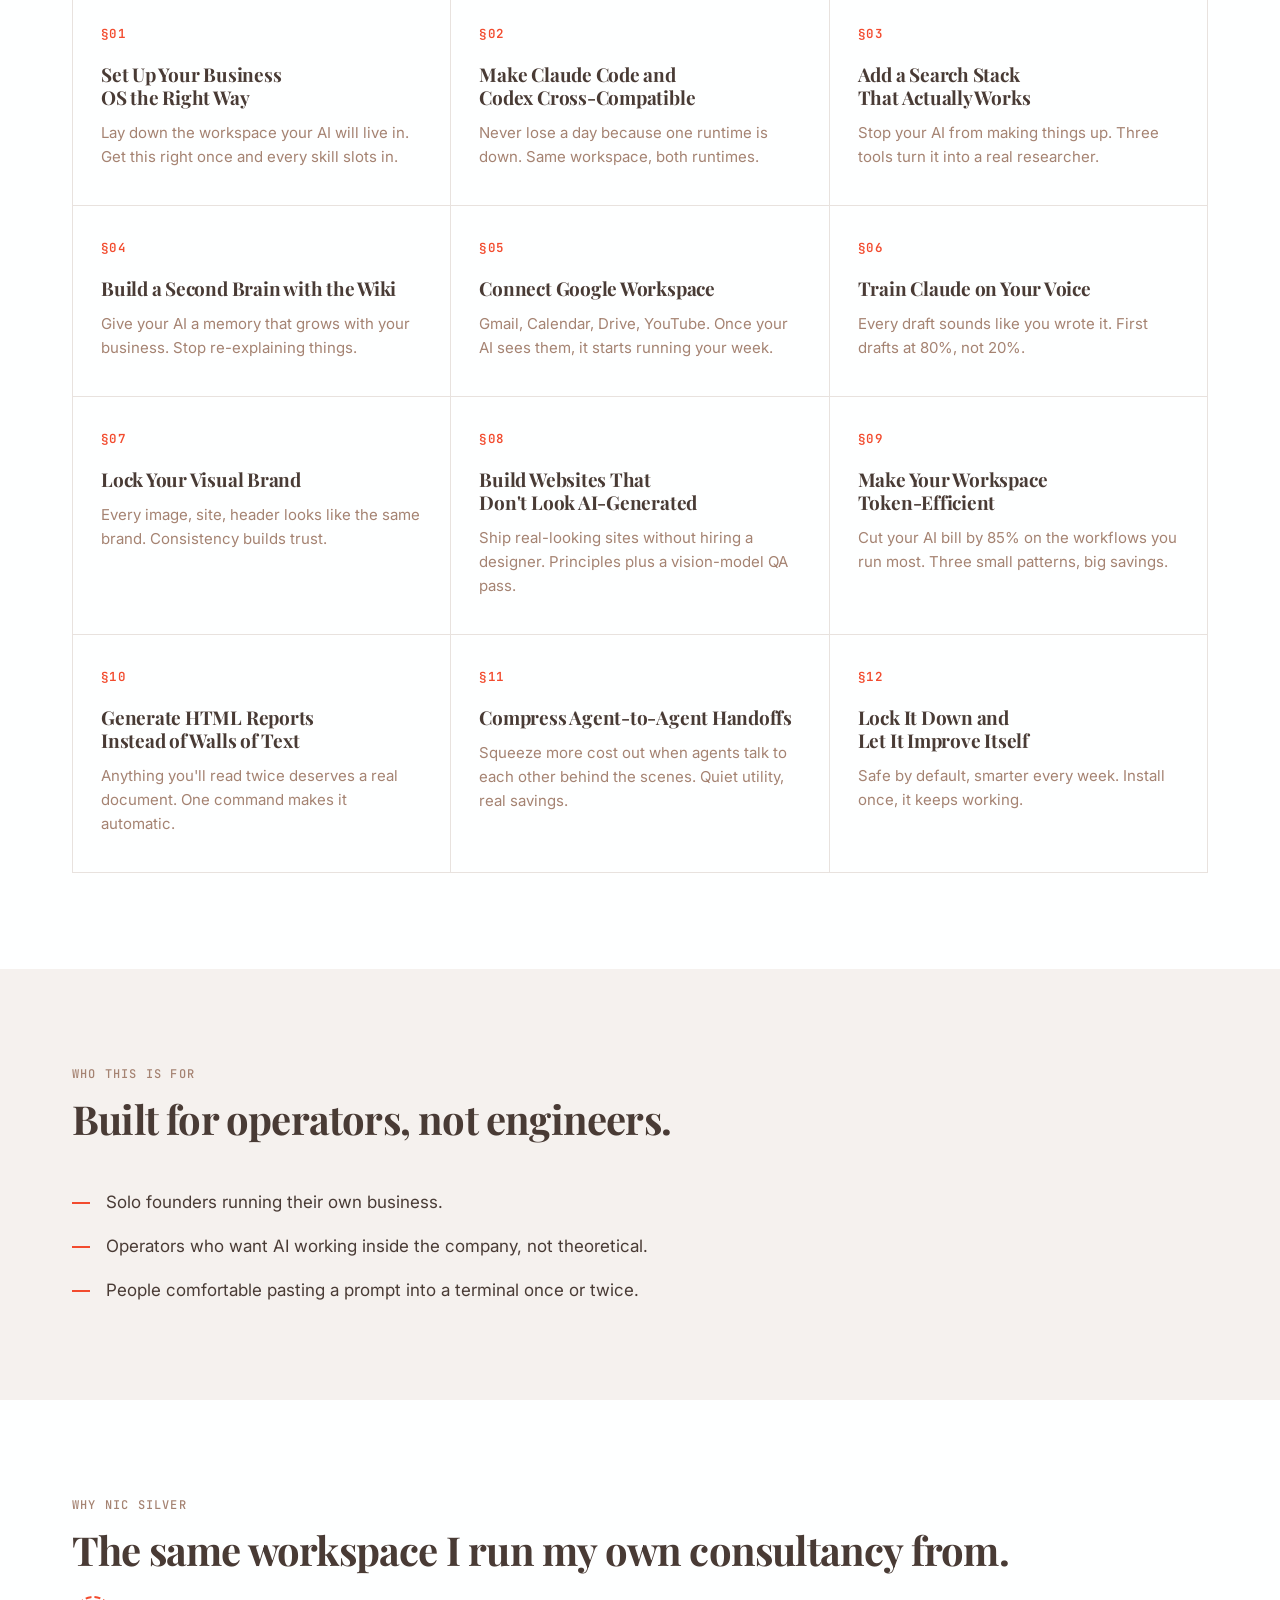
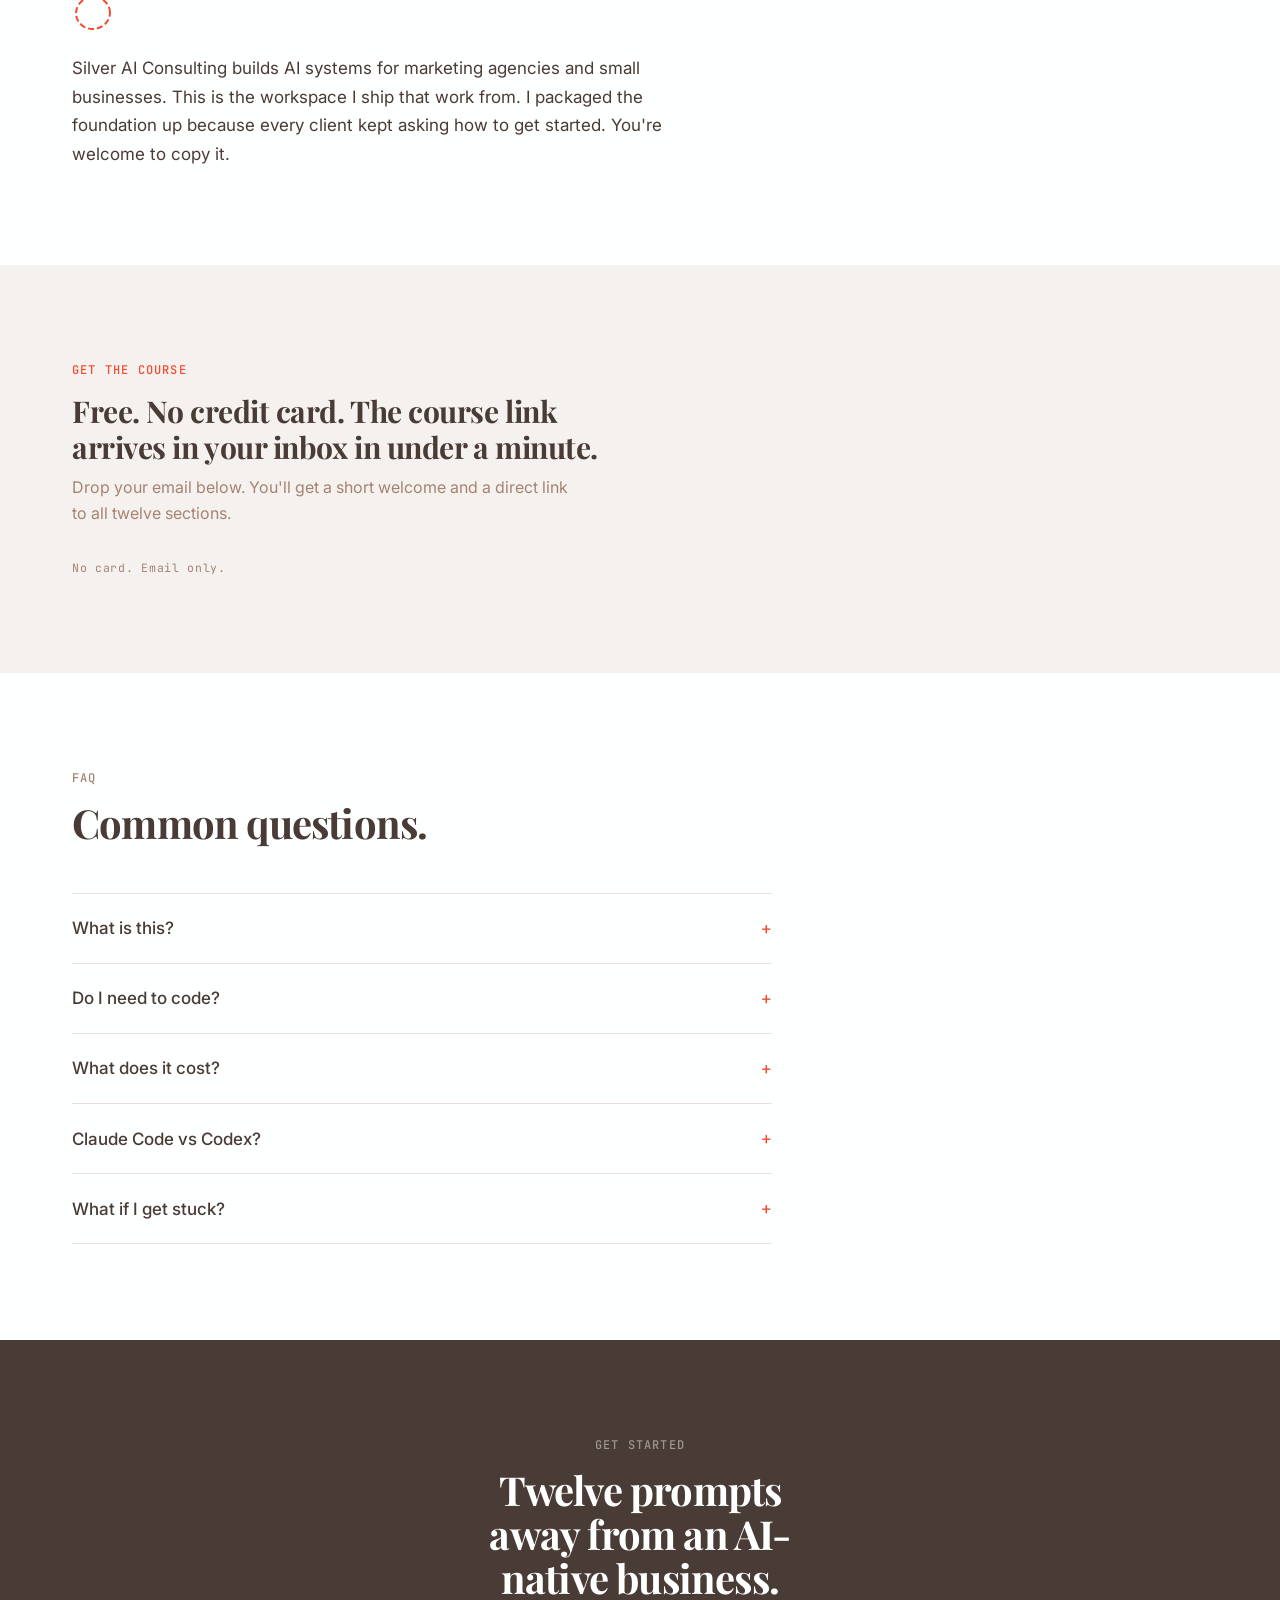
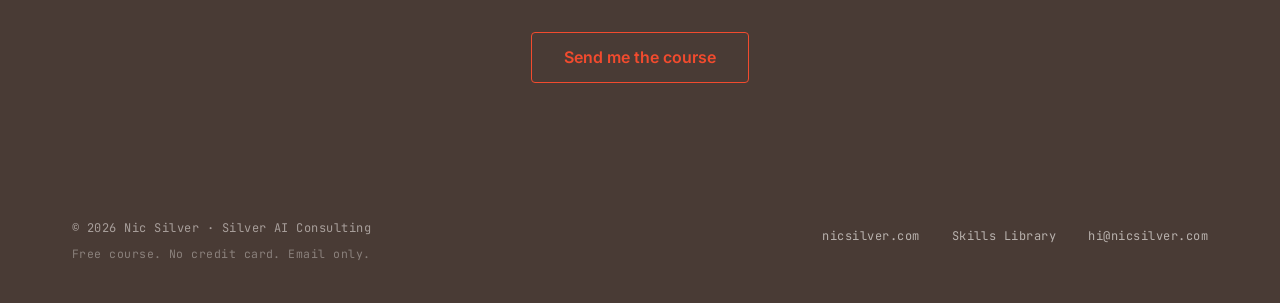
==== commit 6de834f5: "Wire Flodesk inline signup form Drop the Flodesk universal loader + form init into the signup sectio" ====
--- a/index.html
+++ b/index.html
@@ -1133,11 +1133,28 @@
             Drop your email below. You'll get a short welcome and a direct link to all twelve sections.
           </p>
 
-          <div class="flodesk-embed-placeholder" style="border:1px dashed #A58372; padding:2rem; background:#FEFFFF; text-align:center; color:#A58372; font-family:'JetBrains Mono', monospace; font-size:0.85rem;">
-            <!-- FLODESK FORM EMBED -->
-            <!-- Replace this block with the Flodesk inline form embed for the "Build Your Business OS" signup form. -->
-            FLODESK FORM EMBED PLACEHOLDER
-          </div>
+          <div id="fd-form-6a08c3a0913d1816ff635afc"></div>
+          <script>
+            (function (w, d, t, h, s, n) {
+              w.FlodeskObject = n;
+              var fn = function () { (w[n].q = w[n].q || []).push(arguments); };
+              w[n] = w[n] || fn;
+              var f = d.getElementsByTagName(t)[0];
+              var v = '?v=' + Math.floor(new Date().getTime() / (120 * 1000)) * 60;
+              var sm = d.createElement(t);
+              sm.async = true; sm.type = 'module';
+              sm.src = h + s + '.mjs' + v;
+              f.parentNode.insertBefore(sm, f);
+              var sn = d.createElement(t);
+              sn.async = true; sn.noModule = true;
+              sn.src = h + s + '.js' + v;
+              f.parentNode.insertBefore(sn, f);
+            })(window, document, 'script', 'https://assets.flodesk.com', '/universal', 'fd');
+            window.fd('form', {
+              formId: '6a08c3a0913d1816ff635afc',
+              containerEl: '#fd-form-6a08c3a0913d1816ff635afc'
+            });
+          </script>
 
           <p class="signup-footnote">No card. Email only.</p>
         </div>
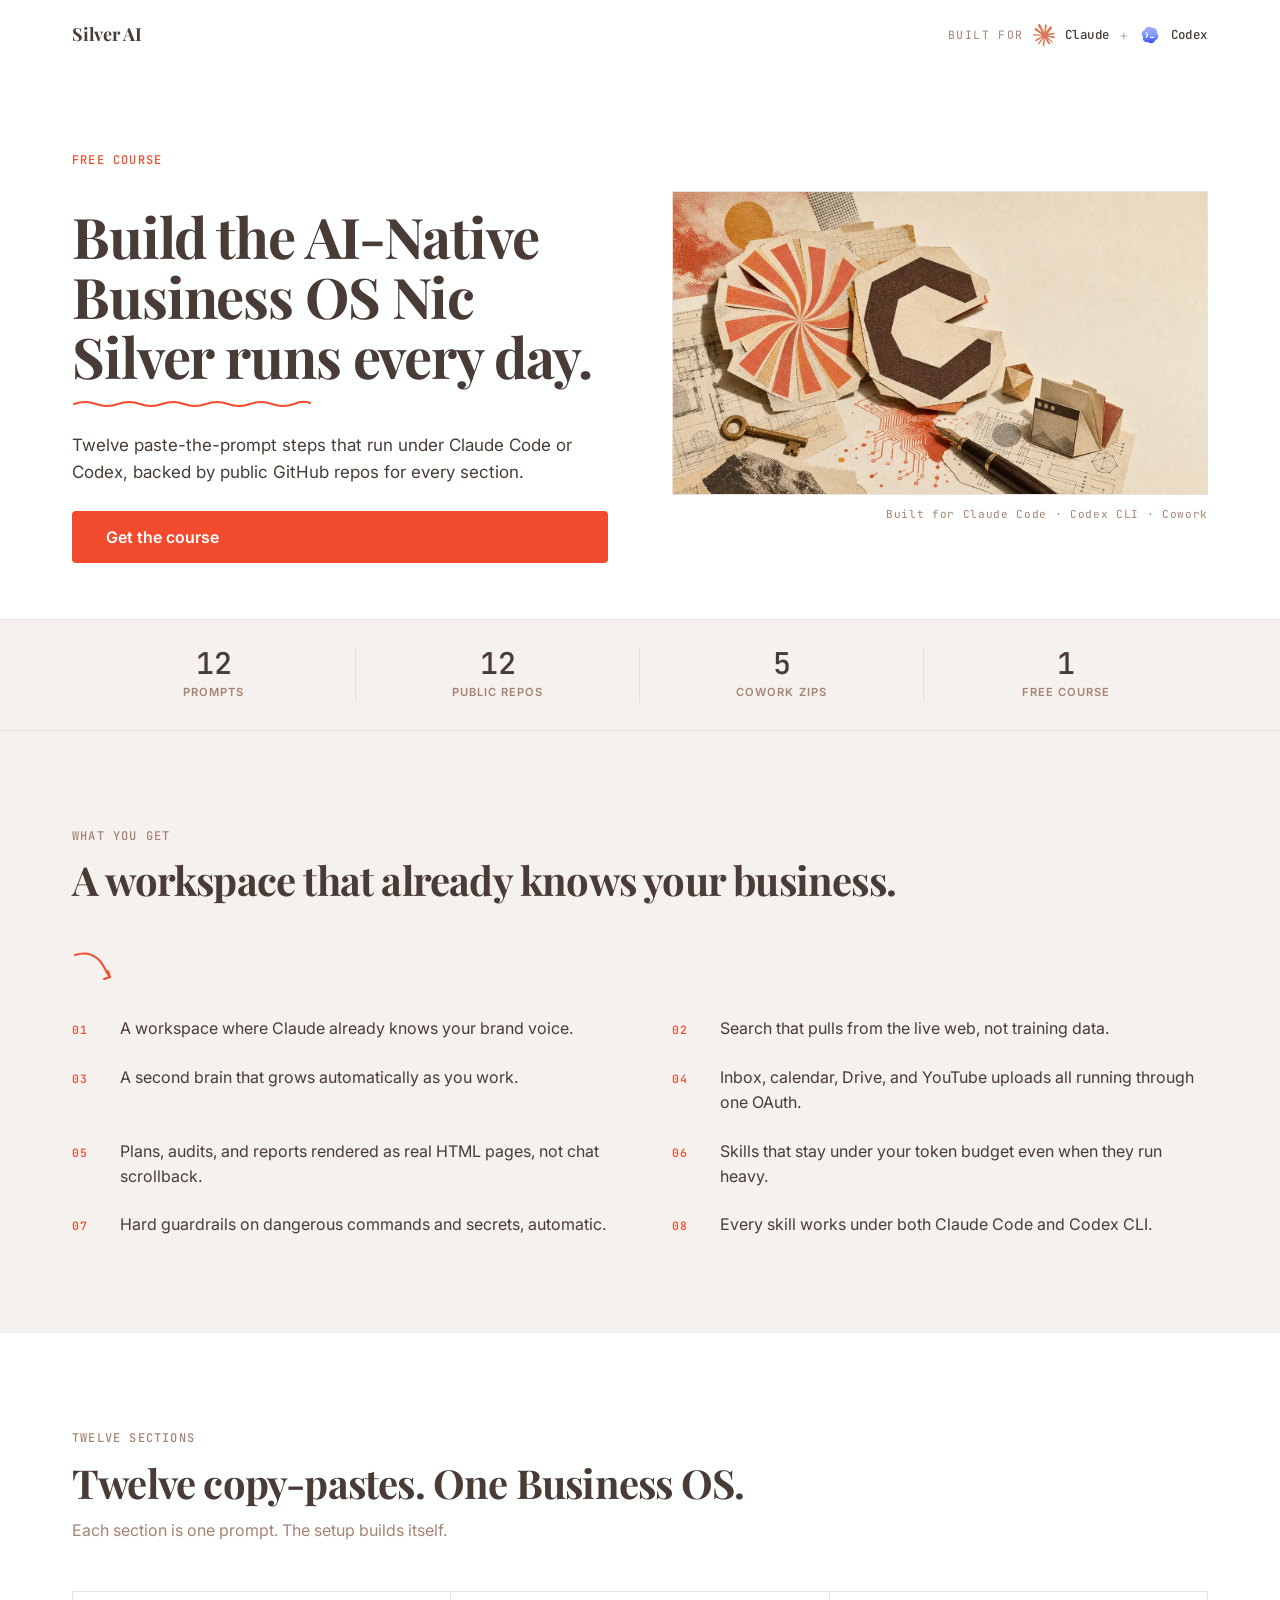
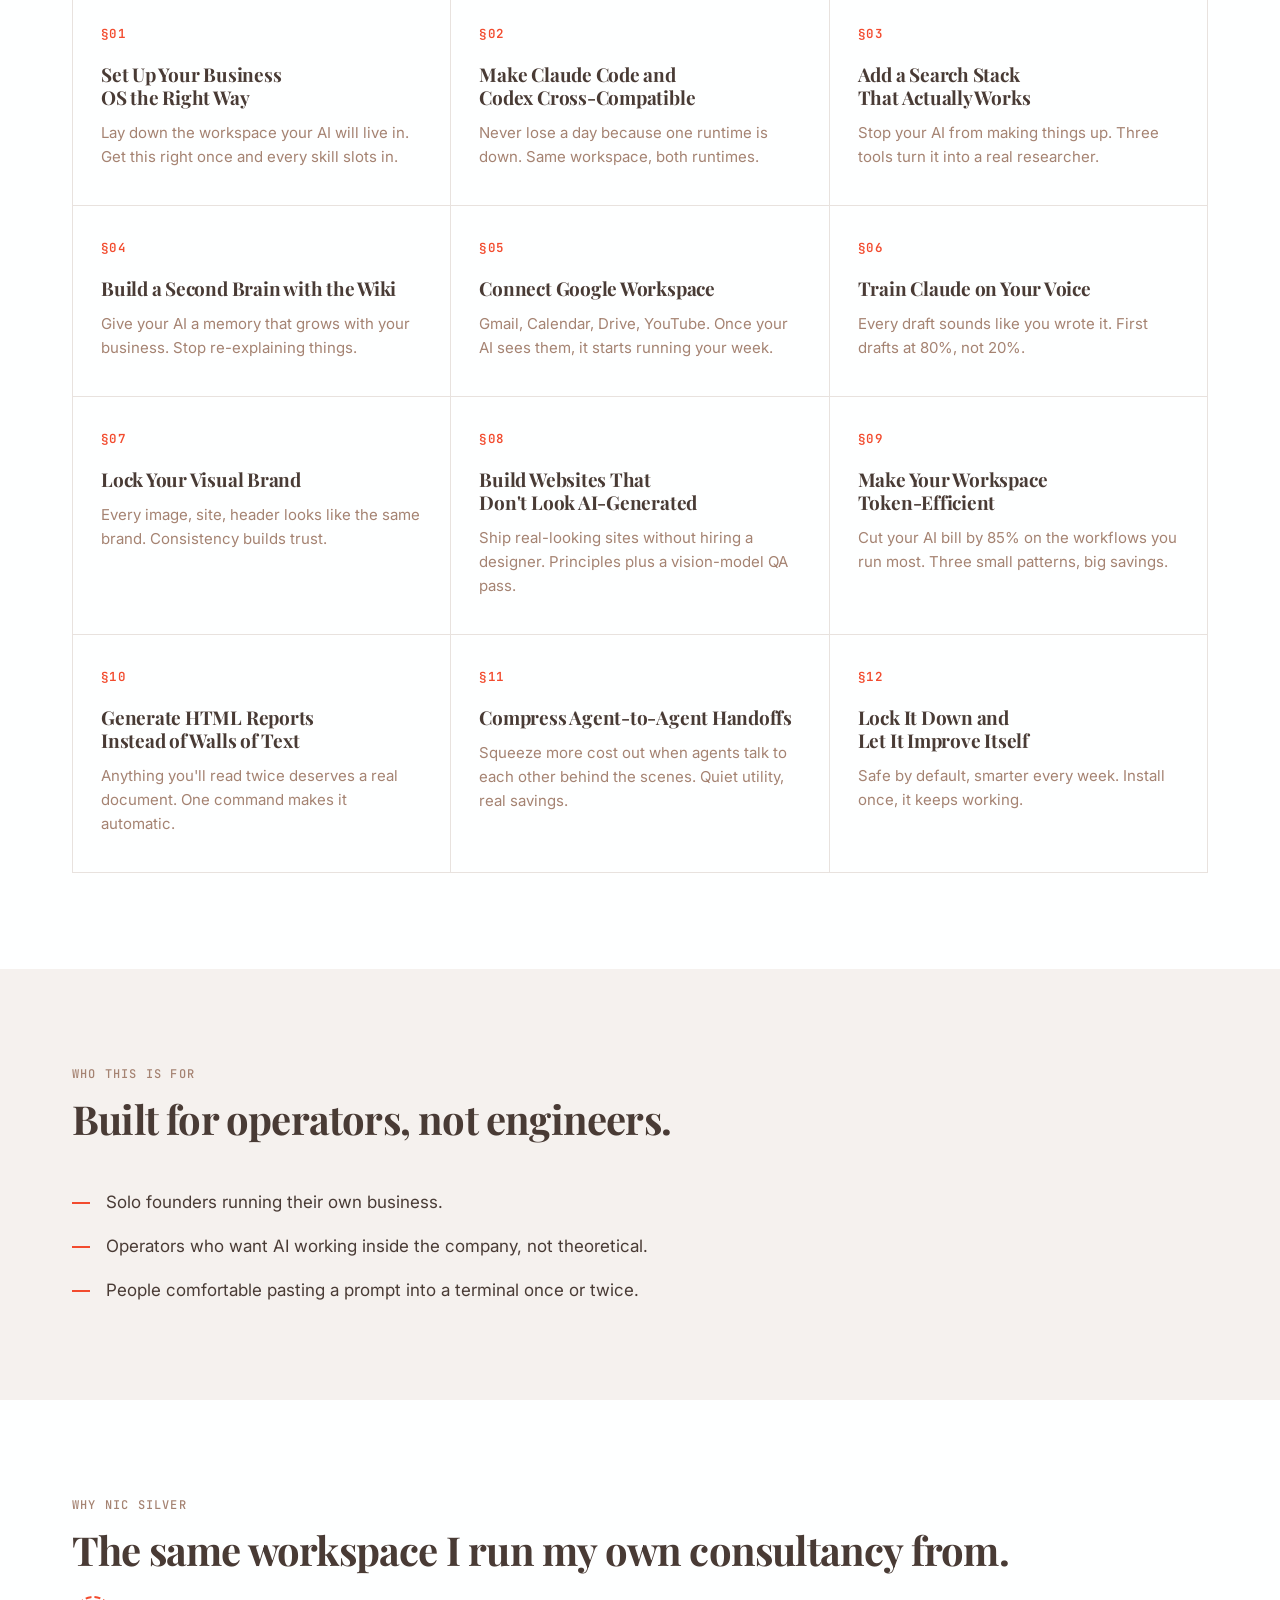
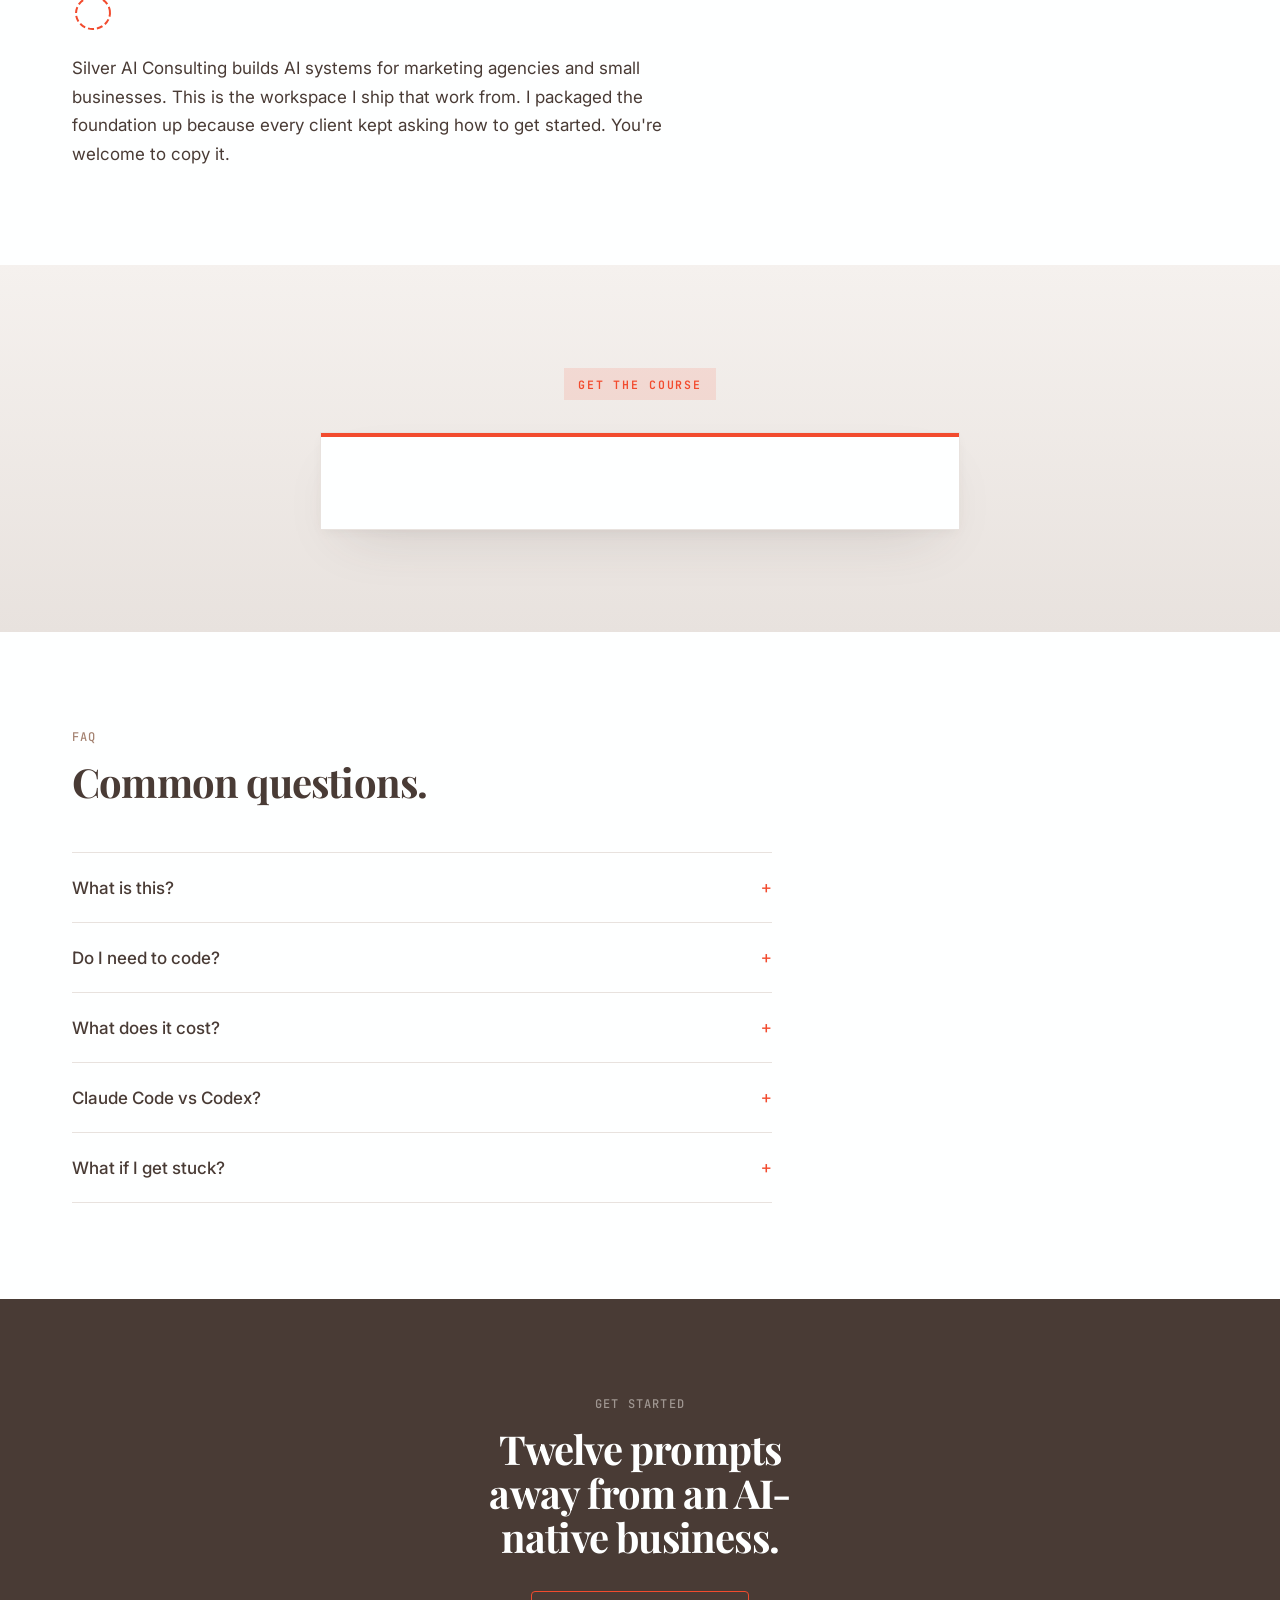
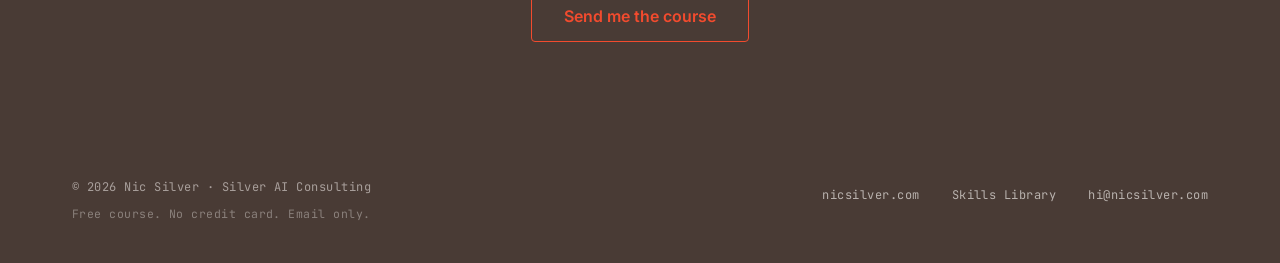
==== commit d17f216e: "Redesign signup section as a centered framed card Strip the page-level H2 + sub that duplicated Flod" ====
--- a/index.html
+++ b/index.html
@@ -550,34 +550,53 @@
     /* ============================================================
        SIGNUP
     ============================================================ */
+    .signup-section {
+      background: linear-gradient(180deg, var(--cream) 0%, var(--stone) 100%);
+      padding-block: clamp(4rem, 8vw, 7rem);
+    }
+
     .signup-wrap {
-      max-width: 560px;
-    }
-
-    .signup-heading {
-      font-family: var(--font-display);
-      font-size: clamp(1.375rem, 2.5vw + 0.5rem, 1.875rem);
-      font-weight: 700;
-      line-height: 1.2;
-      letter-spacing: -0.015em;
-      margin-bottom: 0.625rem;
-      color: var(--espresso);
-    }
-
-    .signup-sub {
-      font-size: 1rem;
-      line-height: 1.6;
-      color: var(--muted);
+      max-width: 640px;
+      margin: 0 auto;
+      text-align: center;
+    }
+
+    .signup-eyebrow {
+      display: inline-block;
       margin-bottom: 2rem;
-      max-width: 50ch;
-    }
-
-    .signup-footnote {
-      margin-top: 0.875rem;
+      padding: 0.4rem 0.875rem;
+      background: rgba(242, 75, 46, 0.12);
+      color: var(--coral);
       font-family: var(--font-mono);
       font-size: 0.72rem;
-      letter-spacing: 0.06em;
-      color: var(--muted);
+      font-weight: 600;
+      letter-spacing: 0.16em;
+      text-transform: uppercase;
+    }
+
+    .signup-card {
+      position: relative;
+      background: var(--paper);
+      border: 1px solid var(--stone);
+      padding: clamp(1.75rem, 4vw, 3rem) clamp(1.5rem, 4vw, 3rem);
+      box-shadow: 0 24px 60px -28px rgba(73, 59, 53, 0.22),
+                  0 4px 12px -4px rgba(73, 59, 53, 0.08);
+      text-align: left;
+    }
+
+    .signup-card::before {
+      content: '';
+      position: absolute;
+      top: 0;
+      left: 0;
+      right: 0;
+      height: 4px;
+      background: var(--coral);
+    }
+
+    /* Tighten Flodesk's internal padding inside our card */
+    .signup-card #fd-form-6a08c3a0913d1816ff635afc {
+      margin: 0;
     }
 
     /* ============================================================
@@ -1122,41 +1141,35 @@
     <!-- ============================================================
          SIGNUP
     ============================================================ -->
-    <section class="section section--cream" id="signup" aria-labelledby="signup-heading">
+    <section class="signup-section" id="signup" aria-label="Signup">
       <div class="container">
         <div class="signup-wrap reveal">
-          <span class="eyebrow eyebrow--coral">GET THE COURSE</span>
-          <h2 id="signup-heading" class="signup-heading">
-            Free. No credit card. The course link arrives in your inbox in under a minute.
-          </h2>
-          <p class="signup-sub">
-            Drop your email below. You'll get a short welcome and a direct link to all twelve sections.
-          </p>
-
-          <div id="fd-form-6a08c3a0913d1816ff635afc"></div>
-          <script>
-            (function (w, d, t, h, s, n) {
-              w.FlodeskObject = n;
-              var fn = function () { (w[n].q = w[n].q || []).push(arguments); };
-              w[n] = w[n] || fn;
-              var f = d.getElementsByTagName(t)[0];
-              var v = '?v=' + Math.floor(new Date().getTime() / (120 * 1000)) * 60;
-              var sm = d.createElement(t);
-              sm.async = true; sm.type = 'module';
-              sm.src = h + s + '.mjs' + v;
-              f.parentNode.insertBefore(sm, f);
-              var sn = d.createElement(t);
-              sn.async = true; sn.noModule = true;
-              sn.src = h + s + '.js' + v;
-              f.parentNode.insertBefore(sn, f);
-            })(window, document, 'script', 'https://assets.flodesk.com', '/universal', 'fd');
-            window.fd('form', {
-              formId: '6a08c3a0913d1816ff635afc',
-              containerEl: '#fd-form-6a08c3a0913d1816ff635afc'
-            });
-          </script>
-
-          <p class="signup-footnote">No card. Email only.</p>
+          <span class="signup-eyebrow">Get the course</span>
+
+          <div class="signup-card">
+            <div id="fd-form-6a08c3a0913d1816ff635afc"></div>
+            <script>
+              (function (w, d, t, h, s, n) {
+                w.FlodeskObject = n;
+                var fn = function () { (w[n].q = w[n].q || []).push(arguments); };
+                w[n] = w[n] || fn;
+                var f = d.getElementsByTagName(t)[0];
+                var v = '?v=' + Math.floor(new Date().getTime() / (120 * 1000)) * 60;
+                var sm = d.createElement(t);
+                sm.async = true; sm.type = 'module';
+                sm.src = h + s + '.mjs' + v;
+                f.parentNode.insertBefore(sm, f);
+                var sn = d.createElement(t);
+                sn.async = true; sn.noModule = true;
+                sn.src = h + s + '.js' + v;
+                f.parentNode.insertBefore(sn, f);
+              })(window, document, 'script', 'https://assets.flodesk.com', '/universal', 'fd');
+              window.fd('form', {
+                formId: '6a08c3a0913d1816ff635afc',
+                containerEl: '#fd-form-6a08c3a0913d1816ff635afc'
+              });
+            </script>
+          </div>
         </div>
       </div>
     </section>
